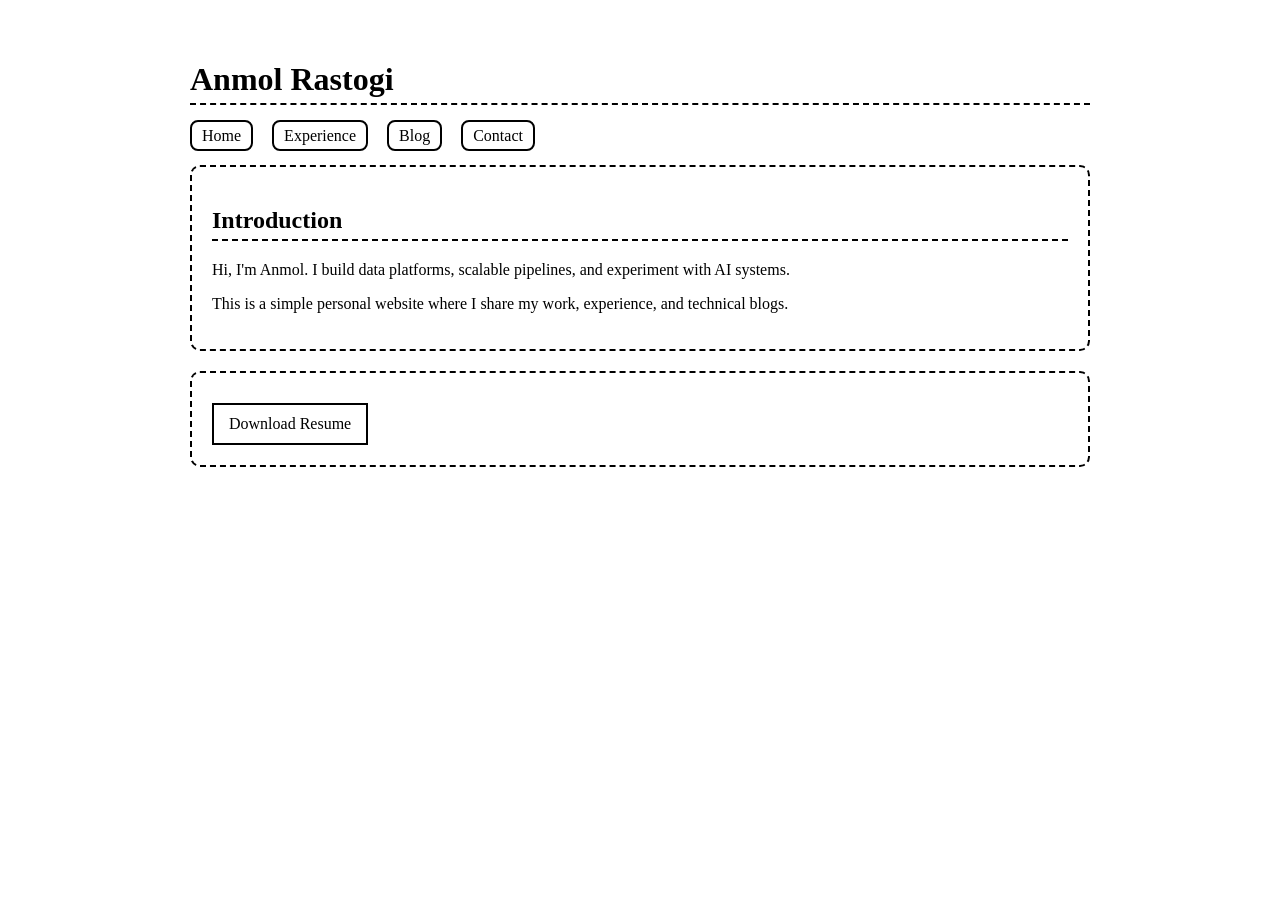
==== index.html @ f9e6c0ac "Add files via upload" ====
<!DOCTYPE html>
<html>
<head>
<meta charset="UTF-8">
<title>Anmol Rastogi</title>
<link rel="stylesheet" href="assets/css/style.css">
</head>

<body>

<h1>Anmol Rastogi</h1>

<nav>
<a href="index.html">Home</a>
<a href="experience.html">Experience</a>
<a href="blog.html">Blog</a>
<a href="contact.html">Contact</a>
</nav>

<section>
<h2>Introduction</h2>

<p>
Hi, I'm Anmol. I build data platforms, scalable pipelines,
and experiment with AI systems.
</p>

<p>
This is a simple personal website where I share my work,
experience, and technical blogs.
</p>

</section>

<section>
<a href="resume.pdf" download class="btn">Download Resume</a>
</section>

</body>
</html>
---- assets/css/style.css ----
body{
font-family: 'Comic Sans MS', 'Segoe Print', cursive;
background:white;
color:black;
max-width:900px;
margin:auto;
padding:40px;
}

h1,h2,h3{
border-bottom:2px dashed black;
padding-bottom:5px;
}

nav{
margin:20px 0;
}

nav a{
margin-right:15px;
text-decoration:none;
color:black;
border:2px solid black;
padding:5px 10px;
border-radius:8px;
}

section{
border:2px dashed black;
padding:20px;
margin:20px 0;
border-radius:10px;
}

.btn{
display:inline-block;
border:2px solid black;
padding:10px 15px;
text-decoration:none;
color:black;
margin-top:10px;
}
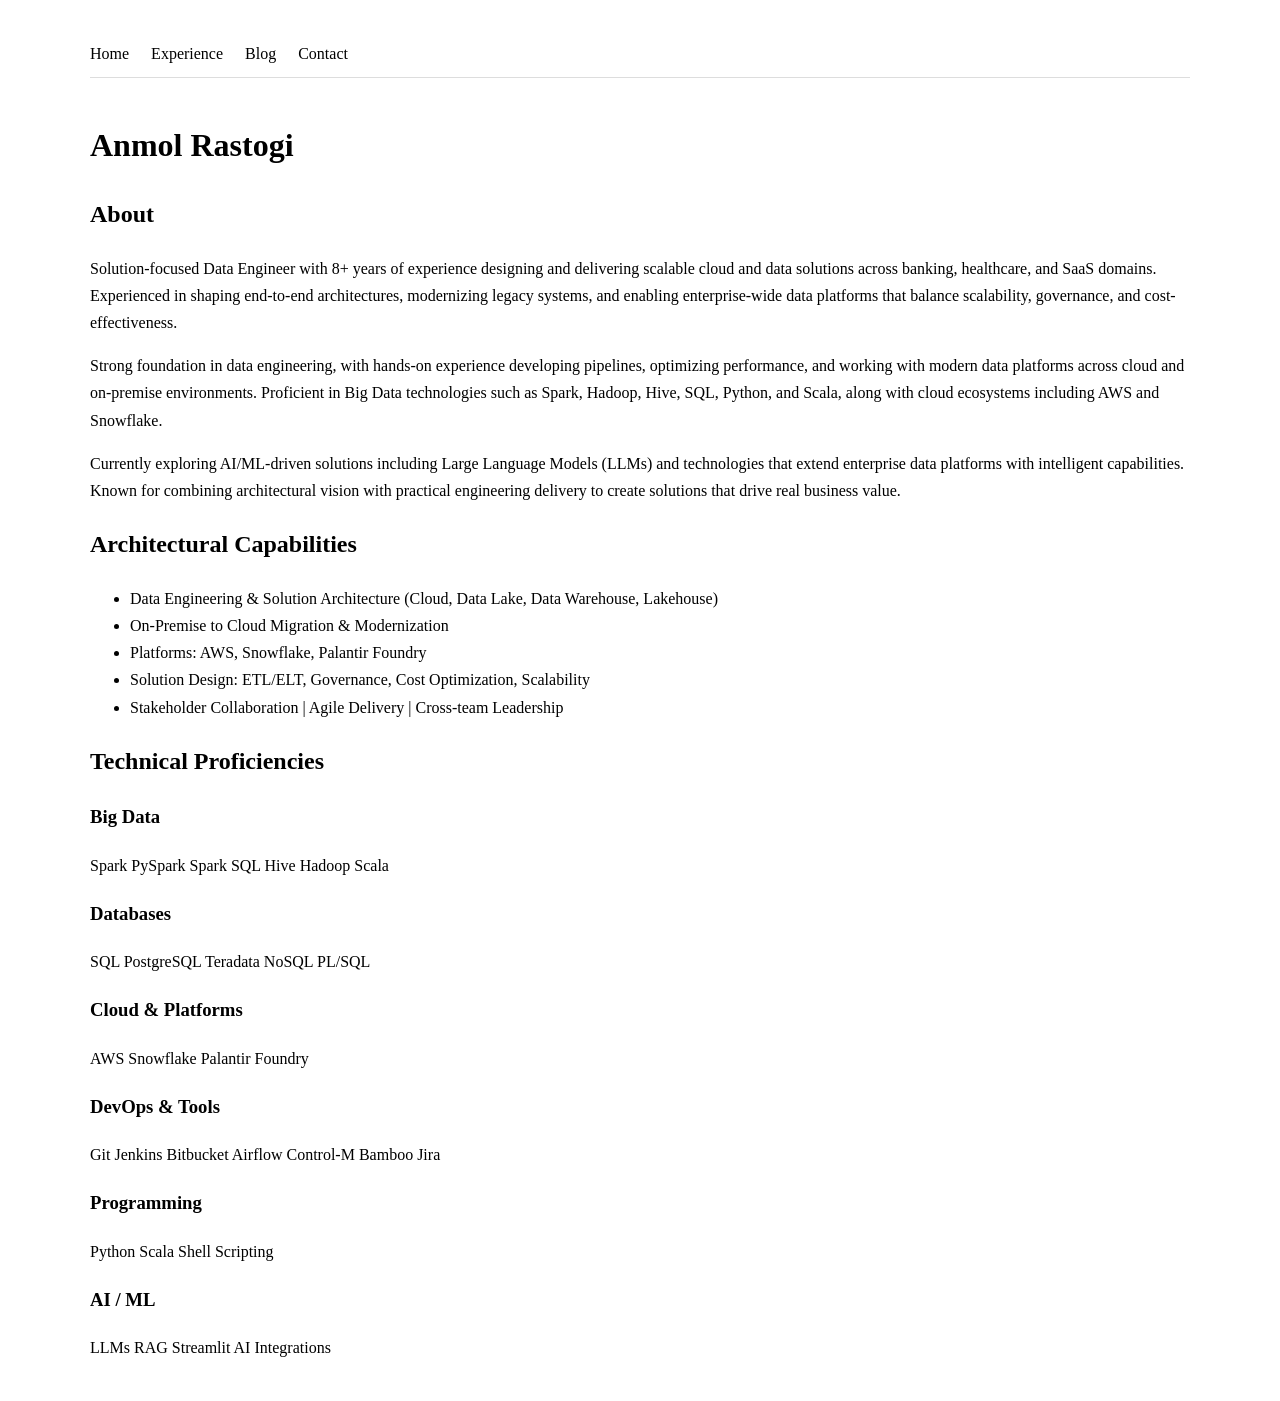
==== commit ebfa20ad: "Revise content and structure in index.html Updated personal introduction and added sections for arch" ====
--- a/index.html
+++ b/index.html
@@ -1,4 +1,3 @@
-
 <!DOCTYPE html>
 <html>
 <head>
@@ -9,8 +8,6 @@
 
 <body>
 
-<h1>Anmol Rastogi</h1>
-
 <nav>
 <a href="index.html">Home</a>
 <a href="experience.html">Experience</a>
@@ -18,23 +15,96 @@
 <a href="contact.html">Contact</a>
 </nav>
 
+<h1>Anmol Rastogi</h1>
+
 <section>
-<h2>Introduction</h2>
+
+<h2>About</h2>
 
 <p>
-Hi, I'm Anmol. I build data platforms, scalable pipelines,
-and experiment with AI systems.
+Solution-focused Data Engineer with 8+ years of experience designing and delivering scalable cloud and data solutions across banking, healthcare, and SaaS domains. Experienced in shaping end-to-end architectures, modernizing legacy systems, and enabling enterprise-wide data platforms that balance scalability, governance, and cost-effectiveness.
 </p>
 
 <p>
-This is a simple personal website where I share my work,
-experience, and technical blogs.
+Strong foundation in data engineering, with hands-on experience developing pipelines, optimizing performance, and working with modern data platforms across cloud and on-premise environments. Proficient in Big Data technologies such as Spark, Hadoop, Hive, SQL, Python, and Scala, along with cloud ecosystems including AWS and Snowflake.
+</p>
+
+<p>
+Currently exploring AI/ML-driven solutions including Large Language Models (LLMs) and technologies that extend enterprise data platforms with intelligent capabilities. Known for combining architectural vision with practical engineering delivery to create solutions that drive real business value.
 </p>
 
 </section>
 
 <section>
-<a href="resume.pdf" download class="btn">Download Resume</a>
+
+<h2>Architectural Capabilities</h2>
+
+<ul>
+<li>Data Engineering & Solution Architecture (Cloud, Data Lake, Data Warehouse, Lakehouse)</li>
+<li>On-Premise to Cloud Migration & Modernization</li>
+<li>Platforms: AWS, Snowflake, Palantir Foundry</li>
+<li>Solution Design: ETL/ELT, Governance, Cost Optimization, Scalability</li>
+<li>Stakeholder Collaboration | Agile Delivery | Cross-team Leadership</li>
+</ul>
+
+</section>
+
+<section>
+
+<h2>Technical Proficiencies</h2>
+
+<h3>Big Data</h3>
+<div class="tags">
+<span>Spark</span>
+<span>PySpark</span>
+<span>Spark SQL</span>
+<span>Hive</span>
+<span>Hadoop</span>
+<span>Scala</span>
+</div>
+
+<h3>Databases</h3>
+<div class="tags">
+<span>SQL</span>
+<span>PostgreSQL</span>
+<span>Teradata</span>
+<span>NoSQL</span>
+<span>PL/SQL</span>
+</div>
+
+<h3>Cloud & Platforms</h3>
+<div class="tags">
+<span>AWS</span>
+<span>Snowflake</span>
+<span>Palantir Foundry</span>
+</div>
+
+<h3>DevOps & Tools</h3>
+<div class="tags">
+<span>Git</span>
+<span>Jenkins</span>
+<span>Bitbucket</span>
+<span>Airflow</span>
+<span>Control-M</span>
+<span>Bamboo</span>
+<span>Jira</span>
+</div>
+
+<h3>Programming</h3>
+<div class="tags">
+<span>Python</span>
+<span>Scala</span>
+<span>Shell Scripting</span>
+</div>
+
+<h3>AI / ML</h3>
+<div class="tags">
+<span>LLMs</span>
+<span>RAG</span>
+<span>Streamlit</span>
+<span>AI Integrations</span>
+</div>
+
 </section>
 
 </body>
--- a/assets/css/style.css
+++ b/assets/css/style.css
@@ -1,43 +1,53 @@
 
 body{
-font-family: 'Comic Sans MS', 'Segoe Print', cursive;
-background:white;
-color:black;
-max-width:900px;
+font-family: Georgia, serif;
+max-width:1100px;
 margin:auto;
 padding:40px;
-}
-
-h1,h2,h3{
-border-bottom:2px dashed black;
-padding-bottom:5px;
+line-height:1.7;
 }
 
 nav{
-margin:20px 0;
+margin-bottom:40px;
+border-bottom:1px solid #ddd;
+padding-bottom:10px;
 }
 
 nav a{
-margin-right:15px;
+margin-right:18px;
 text-decoration:none;
 color:black;
-border:2px solid black;
-padding:5px 10px;
-border-radius:8px;
+font-weight:500;
 }
 
-section{
-border:2px dashed black;
-padding:20px;
-margin:20px 0;
-border-radius:10px;
+.container{
+display:flex;
+gap:40px;
 }
 
-.btn{
-display:inline-block;
-border:2px solid black;
-padding:10px 15px;
-text-decoration:none;
-color:black;
-margin-top:10px;
+.sidebar{
+width:220px;
+position:sticky;
+top:20px;
+height:100%;
 }
+
+.sidebar a{
+display:block;
+margin:10px 0;
+}
+
+.content{
+flex:1;
+}
+
+.blog{
+margin-bottom:80px;
+}
+
+.toc{
+border:1px solid #eee;
+padding:15px;
+margin-bottom:30px;
+background:#fafafa;
+}
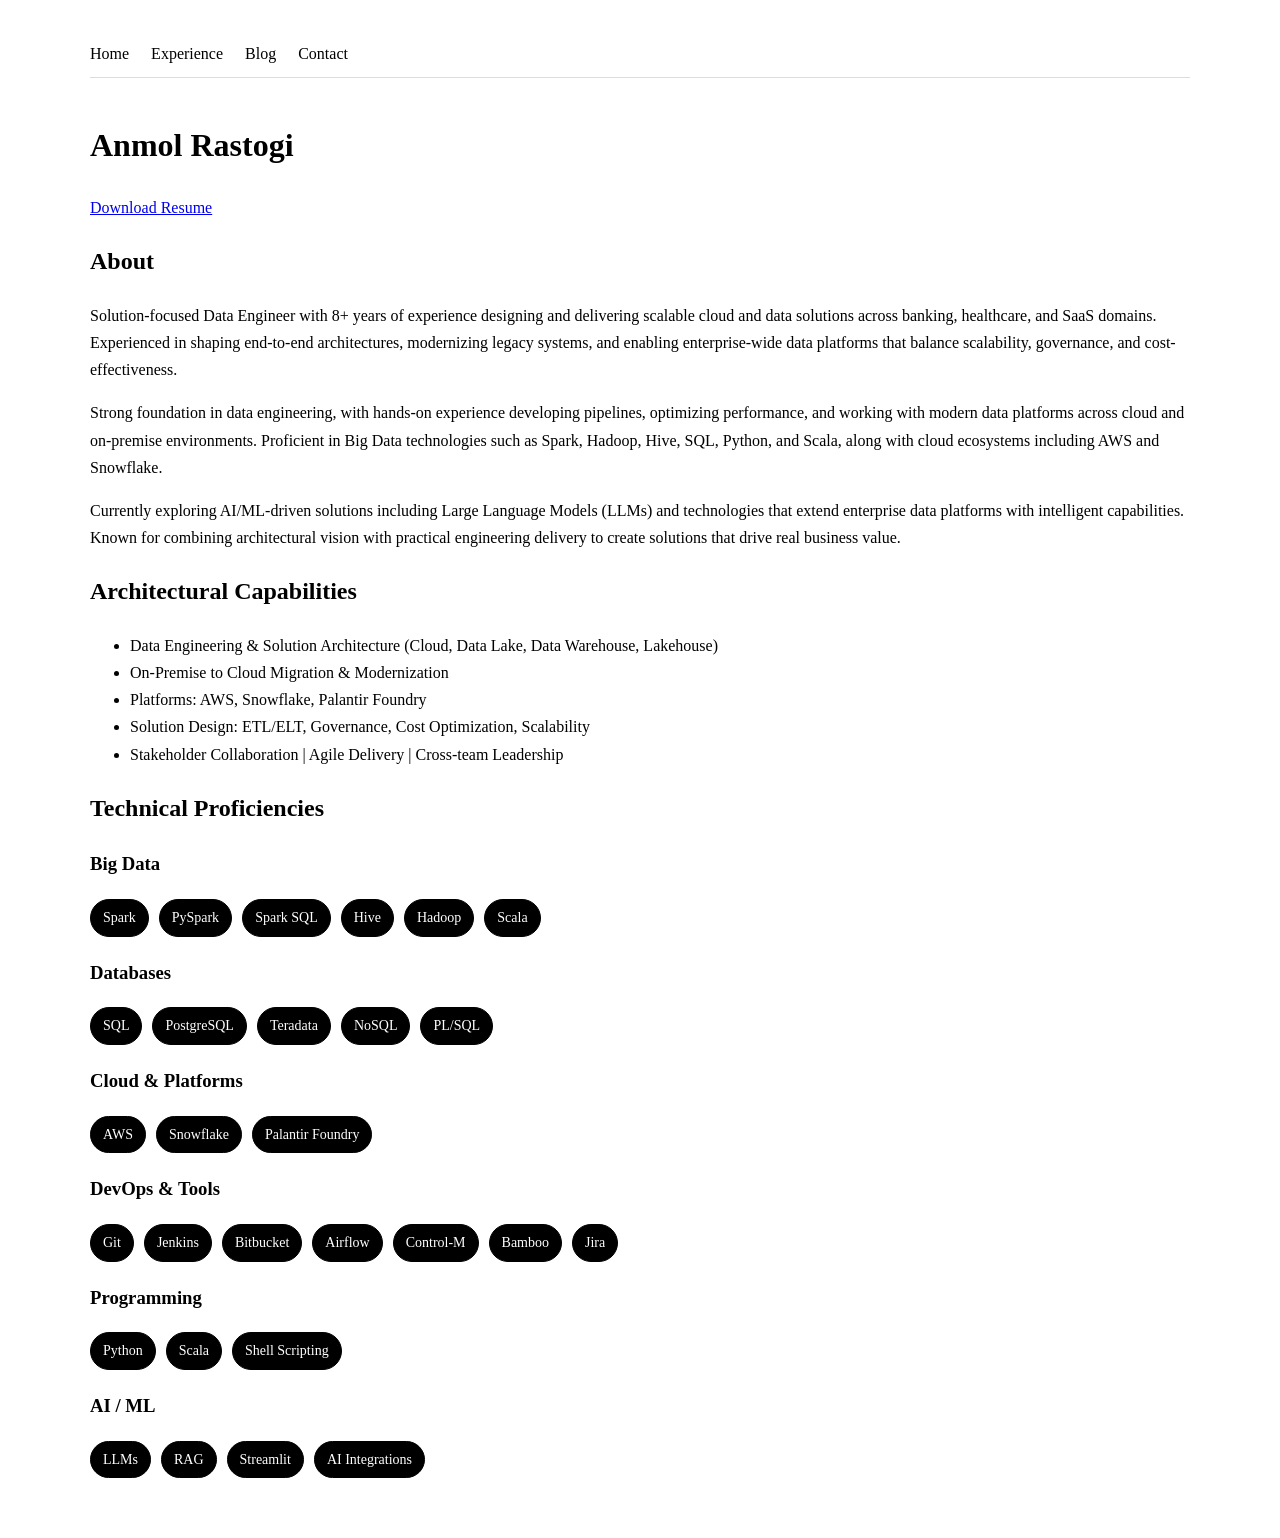
==== commit 27601658: "Update index.html" ====
--- a/index.html
+++ b/index.html
@@ -15,7 +15,14 @@
 <a href="contact.html">Contact</a>
 </nav>
 
+<header class="hero">
 <h1>Anmol Rastogi</h1>
+<div class="hero-buttons">
+<a class="btn" href="resume.pdf" download>
+Download Resume
+</a>
+</div>
+</header>
 
 <section>
 
--- a/assets/css/style.css
+++ b/assets/css/style.css
@@ -51,3 +51,19 @@
 margin-bottom:30px;
 background:#fafafa;
 }
+
+.tags{
+display:flex;
+flex-wrap:wrap;
+gap:10px;
+margin-bottom:20px;
+}
+
+.tags span{
+border:1px solid #000;
+padding:6px 12px;
+border-radius:20px;
+font-size:14px;
+background:black;
+color:white;
+}
